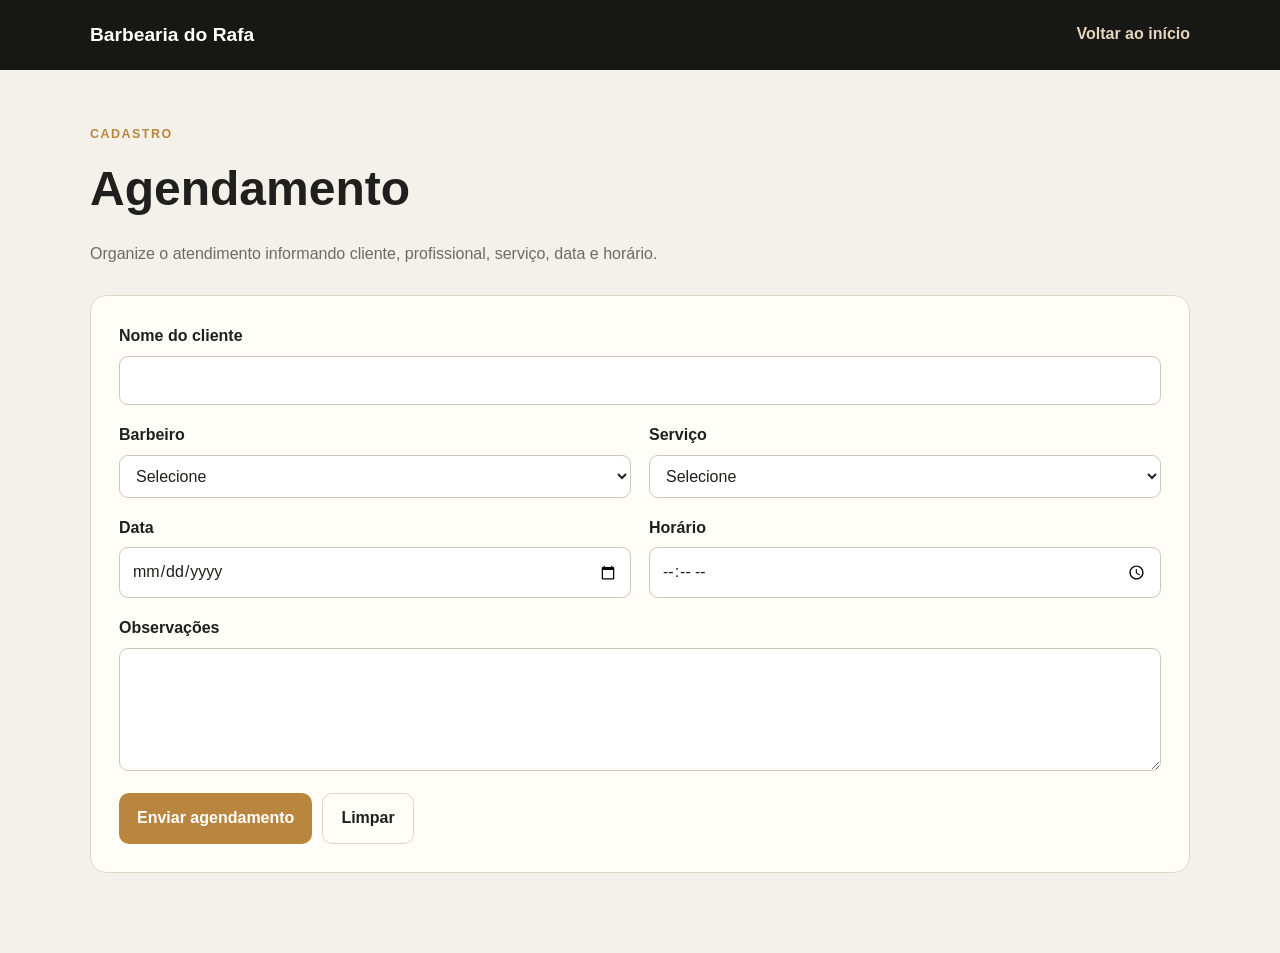
==== agendamentos.html @ 4248557f "chore: iniciar projeto TPI2" ====
<!DOCTYPE html>
<html lang="pt-BR">
<head>
    <meta charset="UTF-8">
    <meta name="viewport" content="width=device-width, initial-scale=1.0">
    <title>Agendamentos | Barbearia do Rafa</title>
    <link rel="stylesheet" href="css/style.css">
</head>
<body>
    <header class="barra-interna">
        <div class="container nav">
            <a class="logo" href="index.html">Barbearia do Rafa</a>
            <a href="index.html">Voltar ao início</a>
        </div>
    </header>

    <main class="container formulario-pagina">
        <div class="titulo-secao">
            <p class="destaque">Cadastro</p>
            <h1>Agendamento</h1>
            <p>Organize o atendimento informando cliente, profissional, serviço, data e horário.</p>
        </div>

        <form class="formulario" data-endpoint="php/agendamentos.php">
            <div class="campo campo-largo">
                <label for="cliente">Nome do cliente</label>
                <input id="cliente" name="cliente" type="text" minlength="3" maxlength="100" required>
            </div>

            <div class="campo">
                <label for="barbeiro">Barbeiro</label>
                <select id="barbeiro" name="barbeiro" required>
                    <option value="">Selecione</option>
                    <option value="Rafael">Rafael</option>
                    <option value="Lucas">Lucas</option>
                    <option value="Matheus">Matheus</option>
                </select>
            </div>

            <div class="campo">
                <label for="servico">Serviço</label>
                <select id="servico" name="servico" required>
                    <option value="">Selecione</option>
                    <option value="Corte">Corte</option>
                    <option value="Barba">Barba</option>
                    <option value="Corte e barba">Corte e barba</option>
                    <option value="Tratamento capilar">Tratamento capilar</option>
                </select>
            </div>

            <div class="campo">
                <label for="data">Data</label>
                <input id="data" name="data" type="date" data-min-today required>
            </div>

            <div class="campo">
                <label for="horario">Horário</label>
                <input id="horario" name="horario" type="time" min="08:00" max="19:00" required>
            </div>

            <div class="campo campo-largo">
                <label for="observacoes">Observações</label>
                <textarea id="observacoes" name="observacoes" rows="4" minlength="3" maxlength="300" required></textarea>
            </div>

            <div class="acoes campo-largo">
                <button class="botao" type="submit">Enviar agendamento</button>
                <button class="botao botao-secundario" type="reset">Limpar</button>
            </div>

            <div class="mensagem campo-largo" role="status" aria-live="polite"></div>
        </form>
    </main>

    <script src="js/app.js"></script>
</body>
</html>
---- css/style.css ----
:root {
    --fundo: #f4f1ea;
    --papel: #fffdf8;
    --texto: #1f1f1d;
    --muted: #6f6b63;
    --escuro: #171715;
    --dourado: #b9863f;
    --borda: #ddd6ca;
    --sucesso: #e7f4e8;
    --erro: #f9e5e5;
}

* {
    box-sizing: border-box;
}

html {
    scroll-behavior: smooth;
}

body {
    margin: 0;
    font-family: Arial, Helvetica, sans-serif;
    background: var(--fundo);
    color: var(--texto);
    line-height: 1.55;
}

a {
    color: inherit;
    text-decoration: none;
}

button,
input,
select,
textarea {
    font: inherit;
}

.container {
    width: min(1100px, calc(100% - 36px));
    margin: 0 auto;
}

.topo {
    background: var(--escuro);
    color: white;
    padding: 22px 0;
}

.topo-conteudo,
.nav {
    display: flex;
    align-items: center;
    justify-content: space-between;
    gap: 24px;
}

.topo h1 {
    margin: 0;
    font-size: clamp(1.45rem, 3vw, 2.1rem);
}

.marca-tag {
    margin: 0 0 4px;
    color: #d8b47c;
    letter-spacing: .15em;
    font-size: .75rem;
    font-weight: 700;
}

.logo {
    font-size: 1.2rem;
    font-weight: 800;
}

.hero {
    padding: 78px 0;
    background: linear-gradient(135deg, #1d1c19, #343029);
    color: white;
}

.hero-grid,
.faixa-grid {
    display: grid;
    grid-template-columns: 1.4fr .8fr;
    gap: 48px;
    align-items: center;
}

.hero h2 {
    font-size: clamp(2.2rem, 5vw, 4.4rem);
    line-height: 1.02;
    margin: 10px 0 22px;
    max-width: 800px;
}

.hero p {
    color: #e6e0d7;
    max-width: 720px;
}

.destaque {
    color: var(--dourado);
    text-transform: uppercase;
    letter-spacing: .12em;
    font-size: .78rem;
    font-weight: 800;
    margin: 0 0 8px;
}

.painel-resumo {
    background: rgba(255, 255, 255, .08);
    border: 1px solid rgba(255, 255, 255, .16);
    border-radius: 18px;
    padding: 30px;
}

.painel-resumo span {
    display: block;
    color: #d8d1c8;
}

.painel-resumo strong {
    display: block;
    font-size: 3rem;
    margin: 4px 0;
    color: #edc58b;
}

.botao {
    display: inline-block;
    border: 0;
    border-radius: 10px;
    background: var(--dourado);
    color: white;
    padding: 12px 18px;
    font-weight: 700;
    cursor: pointer;
}

.botao:hover {
    filter: brightness(.96);
}

.botao:disabled {
    opacity: .65;
    cursor: wait;
}

.botao-claro {
    background: white;
    color: var(--escuro);
}

.botao-secundario {
    background: transparent;
    color: var(--texto);
    border: 1px solid var(--borda);
}

.secao {
    padding: 70px 0;
}

.titulo-secao {
    margin-bottom: 28px;
    max-width: 760px;
}

.titulo-secao h1,
.titulo-secao h2 {
    margin: 4px 0 8px;
    font-size: clamp(2rem, 4vw, 3rem);
}

.titulo-secao p:last-child {
    color: var(--muted);
}

.cards {
    display: grid;
    grid-template-columns: repeat(3, 1fr);
    gap: 18px;
}

.card {
    background: var(--papel);
    border: 1px solid var(--borda);
    border-radius: 14px;
    padding: 24px;
    min-height: 190px;
    transition: transform .2s ease, border-color .2s ease;
}

.card:hover {
    transform: translateY(-3px);
    border-color: var(--dourado);
}

.card h3 {
    margin: 24px 0 8px;
    font-size: 1.25rem;
}

.card p {
    color: var(--muted);
    margin: 0;
}

.numero {
    color: var(--dourado);
    font-weight: 800;
    letter-spacing: .1em;
}

.faixa {
    background: #e9e3d8;
    padding: 56px 0;
}

.faixa p {
    color: var(--muted);
}

.tags {
    display: flex;
    flex-wrap: wrap;
    gap: 10px;
}

.tags span {
    padding: 9px 13px;
    border-radius: 999px;
    background: var(--papel);
    border: 1px solid var(--borda);
    font-weight: 700;
    font-size: .9rem;
}

footer {
    background: var(--escuro);
    color: #cfc9c0;
    padding: 22px 0;
    font-size: .9rem;
}

.barra-interna {
    background: var(--escuro);
    color: white;
    padding: 20px 0;
}

.nav > a:last-child {
    color: #e5d5bd;
    font-weight: 700;
}

.formulario-pagina {
    padding: 55px 0 80px;
}

.formulario {
    display: grid;
    grid-template-columns: 1fr 1fr;
    gap: 18px;
    background: var(--papel);
    border: 1px solid var(--borda);
    border-radius: 16px;
    padding: 28px;
}

.campo {
    display: flex;
    flex-direction: column;
    gap: 7px;
}

.campo-largo {
    grid-column: 1 / -1;
}

label {
    font-weight: 700;
}

input,
select,
textarea {
    width: 100%;
    border: 1px solid #cfc7ba;
    border-radius: 9px;
    padding: 11px 12px;
    background: white;
    color: var(--texto);
}

input:focus,
select:focus,
textarea:focus {
    outline: 2px solid rgba(185, 134, 63, .25);
    border-color: var(--dourado);
}

textarea {
    resize: vertical;
}

.acoes {
    display: flex;
    gap: 10px;
    flex-wrap: wrap;
    margin-top: 4px;
}

.mensagem {
    display: none;
    border-radius: 9px;
    padding: 12px 14px;
    font-weight: 700;
}

.mensagem.sucesso {
    display: block;
    background: var(--sucesso);
    color: #285d31;
}

.mensagem.erro {
    display: block;
    background: var(--erro);
    color: #7d2d2d;
}

@media (max-width: 800px) {
    .hero-grid,
    .faixa-grid {
        grid-template-columns: 1fr;
    }

    .cards {
        grid-template-columns: 1fr 1fr;
    }
}

@media (max-width: 560px) {
    .topo-conteudo,
    .nav {
        align-items: flex-start;
        flex-direction: column;
    }

    .cards,
    .formulario {
        grid-template-columns: 1fr;
    }

    .campo-largo {
        grid-column: auto;
    }

    .hero {
        padding: 54px 0;
    }
}
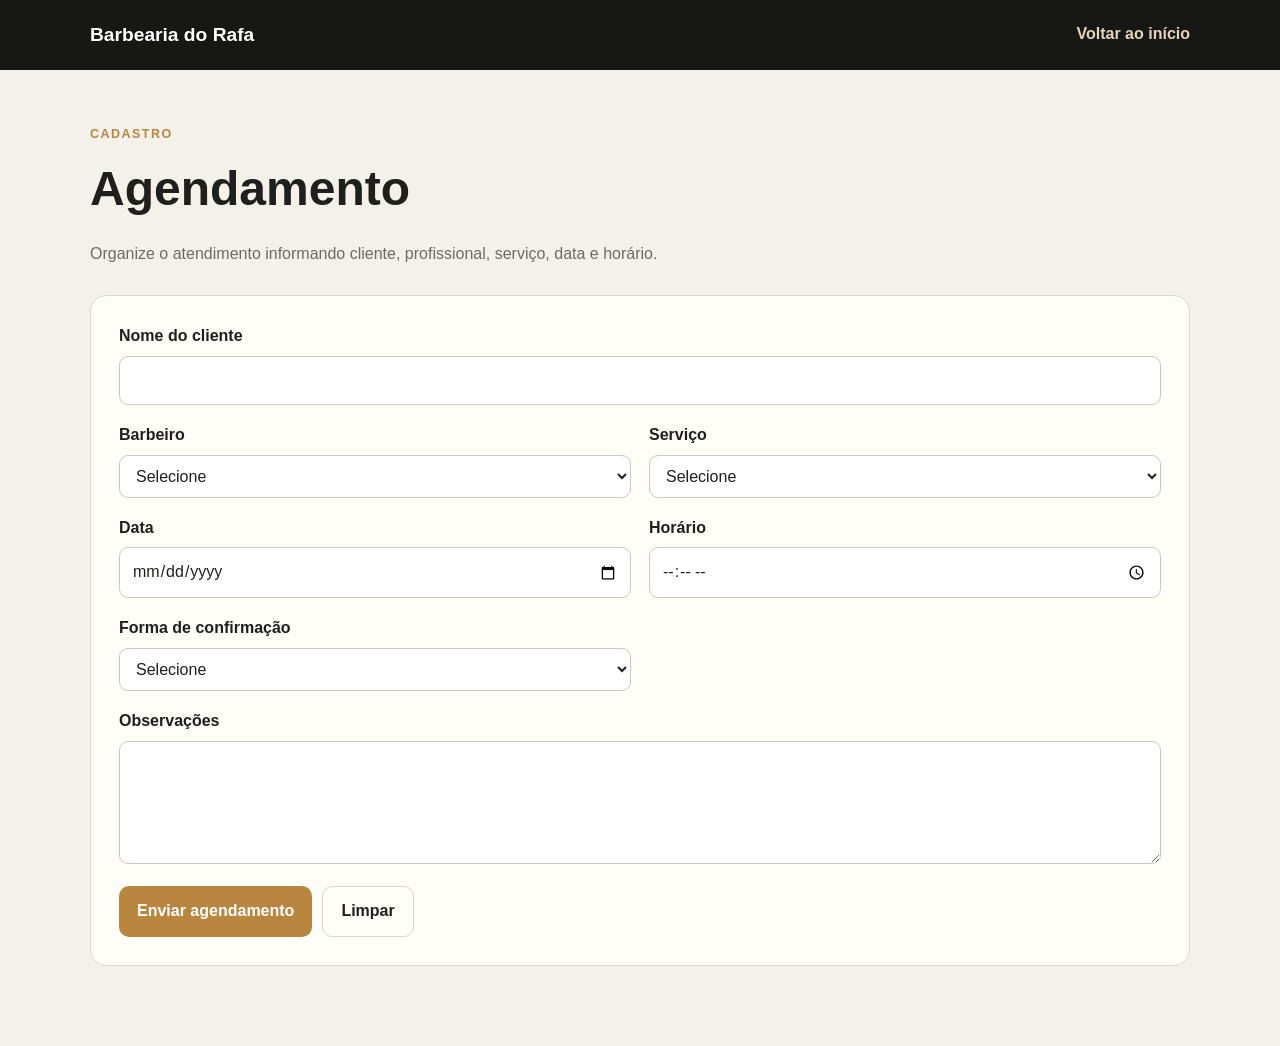
==== commit 7d139437: "feat: adicionar forma de confirmacao ao agendamento" ====
--- a/agendamentos.html
+++ b/agendamentos.html
@@ -22,53 +22,65 @@
         </div>
 
         <form class="formulario" data-endpoint="php/agendamentos.php">
-            <div class="campo campo-largo">
-                <label for="cliente">Nome do cliente</label>
-                <input id="cliente" name="cliente" type="text" minlength="3" maxlength="100" required>
-            </div>
+            <tpi2>
+                <div class="campo campo-largo">
+                    <label for="cliente">Nome do cliente</label>
+                    <input id="cliente" name="cliente" type="text" minlength="3" maxlength="100" required>
+                </div>
 
-            <div class="campo">
-                <label for="barbeiro">Barbeiro</label>
-                <select id="barbeiro" name="barbeiro" required>
-                    <option value="">Selecione</option>
-                    <option value="Rafael">Rafael</option>
-                    <option value="Lucas">Lucas</option>
-                    <option value="Matheus">Matheus</option>
-                </select>
-            </div>
+                <div class="campo">
+                    <label for="barbeiro">Barbeiro</label>
+                    <select id="barbeiro" name="barbeiro" required>
+                        <option value="">Selecione</option>
+                        <option value="Rafael">Rafael</option>
+                        <option value="Lucas">Lucas</option>
+                        <option value="Matheus">Matheus</option>
+                    </select>
+                </div>
 
-            <div class="campo">
-                <label for="servico">Serviço</label>
-                <select id="servico" name="servico" required>
-                    <option value="">Selecione</option>
-                    <option value="Corte">Corte</option>
-                    <option value="Barba">Barba</option>
-                    <option value="Corte e barba">Corte e barba</option>
-                    <option value="Tratamento capilar">Tratamento capilar</option>
-                </select>
-            </div>
+                <div class="campo">
+                    <label for="servico">Serviço</label>
+                    <select id="servico" name="servico" required>
+                        <option value="">Selecione</option>
+                        <option value="Corte">Corte</option>
+                        <option value="Barba">Barba</option>
+                        <option value="Corte e barba">Corte e barba</option>
+                        <option value="Tratamento capilar">Tratamento capilar</option>
+                    </select>
+                </div>
 
-            <div class="campo">
-                <label for="data">Data</label>
-                <input id="data" name="data" type="date" data-min-today required>
-            </div>
+                <div class="campo">
+                    <label for="data">Data</label>
+                    <input id="data" name="data" type="date" data-min-today required>
+                </div>
 
-            <div class="campo">
-                <label for="horario">Horário</label>
-                <input id="horario" name="horario" type="time" min="08:00" max="19:00" required>
-            </div>
+                <div class="campo">
+                    <label for="horario">Horário</label>
+                    <input id="horario" name="horario" type="time" min="08:00" max="19:00" required>
+                </div>
 
-            <div class="campo campo-largo">
-                <label for="observacoes">Observações</label>
-                <textarea id="observacoes" name="observacoes" rows="4" minlength="3" maxlength="300" required></textarea>
-            </div>
+                <div class="campo">
+                    <label for="confirmacao">Forma de confirmação</label>
+                    <select id="confirmacao" name="confirmacao" required>
+                        <option value="">Selecione</option>
+                        <option value="WhatsApp">WhatsApp</option>
+                        <option value="Telefone">Telefone</option>
+                        <option value="E-mail">E-mail</option>
+                    </select>
+                </div>
 
-            <div class="acoes campo-largo">
-                <button class="botao" type="submit">Enviar agendamento</button>
-                <button class="botao botao-secundario" type="reset">Limpar</button>
-            </div>
+                <div class="campo campo-largo">
+                    <label for="observacoes">Observações</label>
+                    <textarea id="observacoes" name="observacoes" rows="4" minlength="3" maxlength="300" required></textarea>
+                </div>
 
-            <div class="mensagem campo-largo" role="status" aria-live="polite"></div>
+                <div class="acoes campo-largo">
+                    <button class="botao" type="submit">Enviar agendamento</button>
+                    <button class="botao botao-secundario" type="reset">Limpar</button>
+                </div>
+
+                <div class="mensagem campo-largo" role="status" aria-live="polite"></div>
+            </tpi2>
         </form>
     </main>
 
--- a/css/style.css
+++ b/css/style.css
@@ -364,3 +364,13 @@
         padding: 54px 0;
     }
 }
+
+
+/* Tags personalizadas solicitadas no trabalho */
+tpi2 {
+    display: contents;
+}
+
+menutpi2 {
+    display: block;
+}
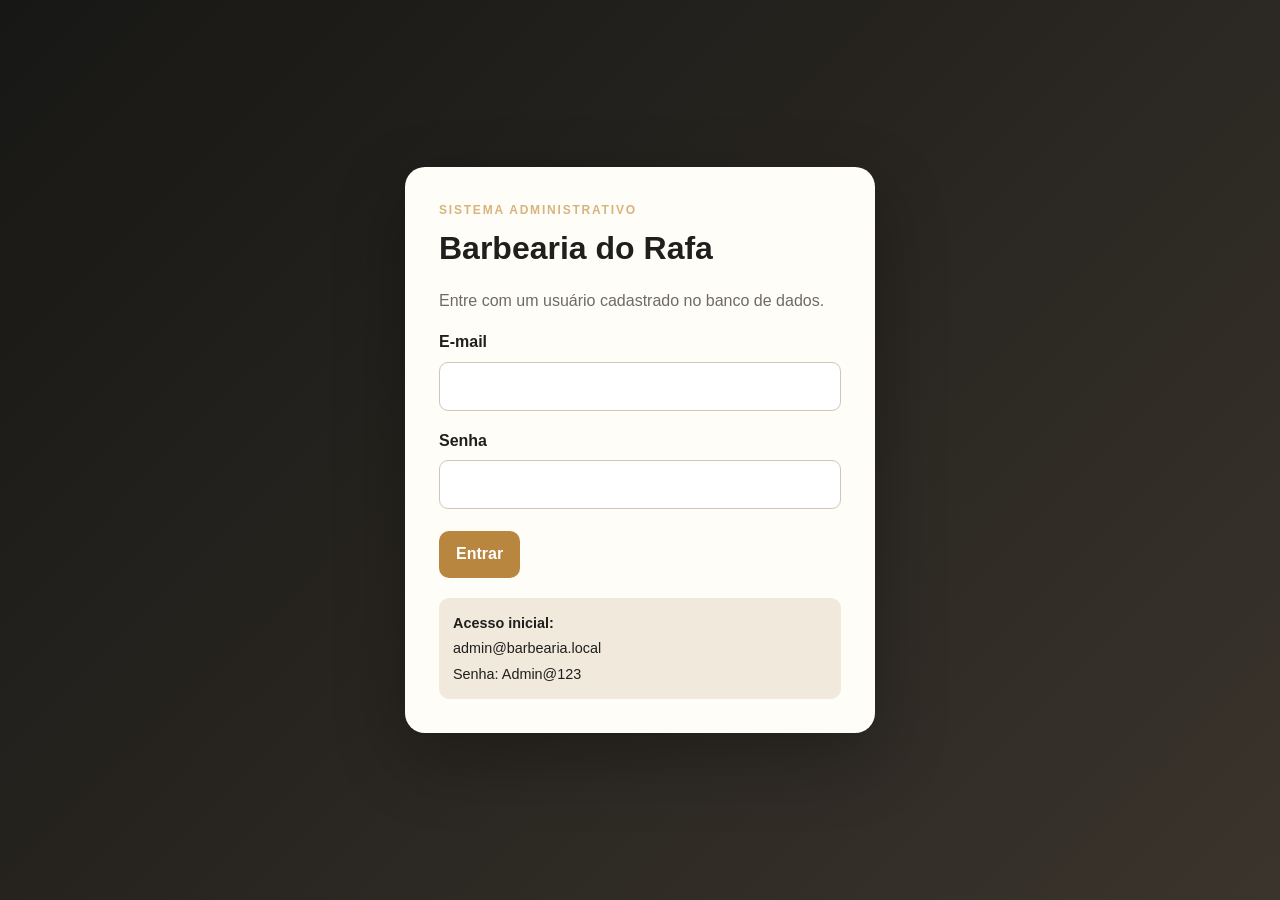
==== commit 491bbc74: "feat: implementar banco de dados e autenticacao" ====
--- a/agendamentos.html
+++ b/agendamentos.html
@@ -1,89 +1,18 @@
 <!DOCTYPE html>
 <html lang="pt-BR">
-<head>
-    <meta charset="UTF-8">
-    <meta name="viewport" content="width=device-width, initial-scale=1.0">
-    <title>Agendamentos | Barbearia do Rafa</title>
-    <link rel="stylesheet" href="css/style.css">
-</head>
-<body>
-    <header class="barra-interna">
-        <div class="container nav">
-            <a class="logo" href="index.html">Barbearia do Rafa</a>
-            <a href="index.html">Voltar ao início</a>
-        </div>
-    </header>
-
-    <main class="container formulario-pagina">
-        <div class="titulo-secao">
-            <p class="destaque">Cadastro</p>
-            <h1>Agendamento</h1>
-            <p>Organize o atendimento informando cliente, profissional, serviço, data e horário.</p>
-        </div>
-
-        <form class="formulario" data-endpoint="php/agendamentos.php">
-            <tpi2>
-                <div class="campo campo-largo">
-                    <label for="cliente">Nome do cliente</label>
-                    <input id="cliente" name="cliente" type="text" minlength="3" maxlength="100" required>
-                </div>
-
-                <div class="campo">
-                    <label for="barbeiro">Barbeiro</label>
-                    <select id="barbeiro" name="barbeiro" required>
-                        <option value="">Selecione</option>
-                        <option value="Rafael">Rafael</option>
-                        <option value="Lucas">Lucas</option>
-                        <option value="Matheus">Matheus</option>
-                    </select>
-                </div>
-
-                <div class="campo">
-                    <label for="servico">Serviço</label>
-                    <select id="servico" name="servico" required>
-                        <option value="">Selecione</option>
-                        <option value="Corte">Corte</option>
-                        <option value="Barba">Barba</option>
-                        <option value="Corte e barba">Corte e barba</option>
-                        <option value="Tratamento capilar">Tratamento capilar</option>
-                    </select>
-                </div>
-
-                <div class="campo">
-                    <label for="data">Data</label>
-                    <input id="data" name="data" type="date" data-min-today required>
-                </div>
-
-                <div class="campo">
-                    <label for="horario">Horário</label>
-                    <input id="horario" name="horario" type="time" min="08:00" max="19:00" required>
-                </div>
-
-                <div class="campo">
-                    <label for="confirmacao">Forma de confirmação</label>
-                    <select id="confirmacao" name="confirmacao" required>
-                        <option value="">Selecione</option>
-                        <option value="WhatsApp">WhatsApp</option>
-                        <option value="Telefone">Telefone</option>
-                        <option value="E-mail">E-mail</option>
-                    </select>
-                </div>
-
-                <div class="campo campo-largo">
-                    <label for="observacoes">Observações</label>
-                    <textarea id="observacoes" name="observacoes" rows="4" minlength="3" maxlength="300" required></textarea>
-                </div>
-
-                <div class="acoes campo-largo">
-                    <button class="botao" type="submit">Enviar agendamento</button>
-                    <button class="botao botao-secundario" type="reset">Limpar</button>
-                </div>
-
-                <div class="mensagem campo-largo" role="status" aria-live="polite"></div>
-            </tpi2>
-        </form>
-    </main>
-
-    <script src="js/app.js"></script>
-</body>
-</html>
+<head><meta charset="UTF-8"><meta name="viewport" content="width=device-width, initial-scale=1.0"><title>Agendamentos | Barbearia do Rafa</title><link rel="stylesheet" href="css/style.css"></head>
+<body data-protected="true" data-module="agendamentos">
+<header class="barra-interna"><div class="container nav"><a class="logo" href="index.html">Barbearia do Rafa</a><div class="nav-acoes"><a href="index.html">Início</a><span data-user-name></span><button class="link-botao" type="button" data-logout>Sair</button></div></div></header>
+<main class="container formulario-pagina"><div class="titulo-secao"><p class="destaque">Cadastro e consulta</p><h1>Agendamentos</h1><p>O cliente, o barbeiro e o serviço são carregados diretamente do banco.</p></div>
+<form class="formulario" data-endpoint="php/agendamentos.php"><input type="hidden" name="id" id="id">
+<div class="campo campo-largo"><label for="cliente_id">Cliente</label><select id="cliente_id" name="cliente_id" data-options="clientes" required><option value="">Carregando...</option></select></div>
+<div class="campo"><label for="barbeiro_id">Barbeiro</label><select id="barbeiro_id" name="barbeiro_id" data-options="barbeiros" required><option value="">Carregando...</option></select></div>
+<div class="campo"><label for="servico_id">Serviço</label><select id="servico_id" name="servico_id" data-options="servicos" required><option value="">Carregando...</option></select></div>
+<div class="campo"><label for="data">Data</label><input id="data" name="data" type="date" data-min-today required></div>
+<div class="campo"><label for="horario">Horário</label><input id="horario" name="horario" type="time" min="08:00" max="19:00" required></div>
+<div class="campo"><label for="confirmacao">Forma de confirmação</label><select id="confirmacao" name="confirmacao" required><option value="">Selecione</option><option>WhatsApp</option><option>Telefone</option><option>E-mail</option></select></div>
+<div class="campo"><label for="status">Status</label><select id="status" name="status" required><option>Agendado</option><option>Confirmado</option><option>Concluído</option><option>Cancelado</option></select></div>
+<div class="campo campo-largo"><label for="observacoes">Observações</label><textarea id="observacoes" name="observacoes" rows="3" minlength="3" maxlength="300" required></textarea></div>
+<div class="acoes campo-largo"><button class="botao" type="submit" data-submit-label>Salvar agendamento</button><button class="botao botao-secundario" type="button" data-cancel-edit>Limpar</button></div><div class="mensagem campo-largo" role="status" aria-live="polite"></div></form>
+<section class="lista-secao"><div class="titulo-lista"><h2>Agendamentos cadastrados</h2><button class="botao botao-secundario" type="button" data-refresh>Atualizar lista</button></div><div class="tabela-wrap"><table><thead><tr><th>Data</th><th>Cliente</th><th>Barbeiro</th><th>Serviço</th><th>Confirmação</th><th>Status</th><th>Ações</th></tr></thead><tbody id="listaRegistros"></tbody></table></div></section>
+</main><script src="js/common.js" defer></script><script src="js/app.js" defer></script></body></html>
--- a/css/style.css
+++ b/css/style.css
@@ -8,369 +8,111 @@
     --borda: #ddd6ca;
     --sucesso: #e7f4e8;
     --erro: #f9e5e5;
+    --info: #eef3f8;
 }
 
-* {
-    box-sizing: border-box;
+* { box-sizing: border-box; }
+html { scroll-behavior: smooth; }
+body { margin: 0; font-family: Arial, Helvetica, sans-serif; background: var(--fundo); color: var(--texto); line-height: 1.55; }
+a { color: inherit; text-decoration: none; }
+button, input, select, textarea { font: inherit; }
+button { border: 0; }
+.container { width: min(1180px, calc(100% - 36px)); margin: 0 auto; }
+
+.topo, .barra-interna { background: var(--escuro); color: white; }
+.topo { padding: 22px 0; }
+.barra-interna { padding: 18px 0; }
+.topo-conteudo, .nav, .usuario-topo, .nav-acoes { display: flex; align-items: center; justify-content: space-between; gap: 18px; }
+.usuario-topo, .nav-acoes { justify-content: flex-end; }
+.topo h1 { margin: 0; font-size: clamp(1.45rem, 3vw, 2.1rem); }
+.marca-tag { margin: 0 0 4px; color: #d8b47c; letter-spacing: .15em; font-size: .75rem; font-weight: 700; }
+.logo { font-size: 1.2rem; font-weight: 800; }
+.nav-acoes a, .nav-acoes span, .link-botao { color: #e5d5bd; font-weight: 700; }
+.link-botao { background: transparent; cursor: pointer; padding: 0; }
+.link-botao:hover, .nav-acoes a:hover { color: white; }
+
+.hero { padding: 76px 0; background: linear-gradient(135deg, #1d1c19, #343029); color: white; }
+.hero-menor { padding: 60px 0; }
+.hero-grid { display: grid; grid-template-columns: 1.4fr .8fr; gap: 48px; align-items: center; }
+.hero h2 { font-size: clamp(2.1rem, 5vw, 4rem); line-height: 1.04; margin: 10px 0 20px; max-width: 820px; }
+.hero p { color: #e6e0d7; max-width: 720px; }
+.destaque { color: var(--dourado); text-transform: uppercase; letter-spacing: .12em; font-size: .78rem; font-weight: 800; margin: 0 0 8px; }
+.painel-resumo { background: rgba(255,255,255,.08); border: 1px solid rgba(255,255,255,.16); border-radius: 18px; padding: 30px; }
+.painel-resumo span { display: block; color: #d8d1c8; }
+.painel-resumo strong { display: block; font-size: 2.15rem; margin: 4px 0; color: #edc58b; }
+
+.botao { display: inline-block; border-radius: 10px; background: var(--dourado); color: white; padding: 11px 17px; font-weight: 700; cursor: pointer; }
+.botao:hover { filter: brightness(.96); }
+.botao:disabled { opacity: .65; cursor: wait; }
+.botao-claro { background: white; color: var(--escuro); }
+.botao-secundario { background: transparent; color: var(--texto); border: 1px solid var(--borda); }
+.botao-perigo { background: #9b3a3a; }
+.botao-pequeno { padding: 7px 10px; font-size: .88rem; }
+
+.secao { padding: 60px 0; }
+.titulo-secao { margin-bottom: 26px; max-width: 780px; }
+.titulo-secao h1, .titulo-secao h2 { margin: 4px 0 8px; font-size: clamp(2rem, 4vw, 3rem); }
+.titulo-secao p:last-child, .texto-muted { color: var(--muted); }
+.cards { display: grid; grid-template-columns: repeat(3, 1fr); gap: 18px; }
+.card { background: var(--papel); border: 1px solid var(--borda); border-radius: 14px; padding: 24px; min-height: 185px; transition: transform .2s ease, border-color .2s ease; }
+.card:hover { transform: translateY(-3px); border-color: var(--dourado); }
+.card h3 { margin: 24px 0 8px; font-size: 1.25rem; }
+.card p { color: var(--muted); margin: 0; }
+.numero { color: var(--dourado); font-weight: 800; letter-spacing: .1em; }
+
+.metricas { display: grid; grid-template-columns: repeat(3, 1fr); gap: 14px; }
+.metrica { background: var(--papel); border: 1px solid var(--borda); border-radius: 13px; padding: 20px; }
+.metrica span { color: var(--muted); font-weight: 700; }
+.metrica strong { display: block; font-size: 2.15rem; margin-top: 4px; }
+
+.formulario-pagina { padding: 48px 0 78px; }
+.formulario { display: grid; grid-template-columns: 1fr 1fr; gap: 18px; background: var(--papel); border: 1px solid var(--borda); border-radius: 16px; padding: 28px; }
+.formulario-login { grid-template-columns: 1fr; box-shadow: none; padding: 0; border: 0; background: transparent; }
+.campo { display: flex; flex-direction: column; gap: 7px; }
+.campo-largo { grid-column: 1 / -1; }
+label { font-weight: 700; }
+small { color: var(--muted); }
+input, select, textarea { width: 100%; border: 1px solid #cfc7ba; border-radius: 9px; padding: 11px 12px; background: white; color: var(--texto); }
+input:focus, select:focus, textarea:focus { outline: 2px solid rgba(185,134,63,.25); border-color: var(--dourado); }
+textarea { resize: vertical; }
+.acoes { display: flex; gap: 10px; flex-wrap: wrap; margin-top: 4px; }
+.mensagem { display: none; border-radius: 9px; padding: 12px 14px; font-weight: 700; }
+.mensagem.sucesso { display: block; background: var(--sucesso); color: #285d31; }
+.mensagem.erro { display: block; background: var(--erro); color: #7d2d2d; }
+.mensagem.info { display: block; background: var(--info); color: #36516c; }
+
+.lista-secao { margin-top: 38px; }
+.titulo-lista { display: flex; justify-content: space-between; align-items: center; gap: 16px; margin-bottom: 14px; }
+.titulo-lista h2 { margin: 0; }
+.tabela-wrap { overflow-x: auto; background: var(--papel); border: 1px solid var(--borda); border-radius: 14px; }
+table { width: 100%; border-collapse: collapse; min-width: 760px; }
+th, td { padding: 13px 14px; text-align: left; border-bottom: 1px solid var(--borda); vertical-align: middle; }
+th { background: #eee7db; font-size: .9rem; }
+tbody tr:last-child td { border-bottom: 0; }
+.acoes-tabela { display: flex; gap: 7px; flex-wrap: wrap; }
+.vazio { color: var(--muted); text-align: center; padding: 28px; }
+.status { display: inline-flex; align-items: center; border-radius: 999px; padding: 4px 9px; font-size: .8rem; font-weight: 800; background: #ece7de; }
+.status.ativo, .status.confirmado, .status.concluido { background: #e4f1e6; color: #24572d; }
+.status.inativo, .status.cancelado { background: #f4e2e2; color: #7b2d2d; }
+.status.agendado { background: #fff1cf; color: #795816; }
+
+.pagina-login { min-height: 100vh; background: linear-gradient(135deg, #171715, #3a342c); display: grid; place-items: center; padding: 28px; }
+.login-wrapper { width: min(470px, 100%); }
+.login-card { background: var(--papel); border-radius: 20px; padding: 34px; box-shadow: 0 25px 70px rgba(0,0,0,.28); }
+.login-card h1 { margin: 2px 0 4px; font-size: 2rem; }
+.credencial-demo { margin-top: 20px; padding: 14px; border-radius: 10px; background: #f0e9dc; display: grid; gap: 3px; font-size: .9rem; }
+
+footer { background: var(--escuro); color: #cfc9c0; padding: 22px 0; font-size: .9rem; }
+
+@media (max-width: 900px) {
+    .hero-grid { grid-template-columns: 1fr; }
+    .cards, .metricas { grid-template-columns: 1fr 1fr; }
 }
-
-html {
-    scroll-behavior: smooth;
+@media (max-width: 620px) {
+    .topo-conteudo, .nav { align-items: flex-start; flex-direction: column; }
+    .usuario-topo, .nav-acoes { width: 100%; justify-content: flex-start; flex-wrap: wrap; }
+    .cards, .metricas, .formulario { grid-template-columns: 1fr; }
+    .campo-largo { grid-column: auto; }
+    .hero { padding: 48px 0; }
+    .titulo-lista { align-items: flex-start; flex-direction: column; }
 }
-
-body {
-    margin: 0;
-    font-family: Arial, Helvetica, sans-serif;
-    background: var(--fundo);
-    color: var(--texto);
-    line-height: 1.55;
-}
-
-a {
-    color: inherit;
-    text-decoration: none;
-}
-
-button,
-input,
-select,
-textarea {
-    font: inherit;
-}
-
-.container {
-    width: min(1100px, calc(100% - 36px));
-    margin: 0 auto;
-}
-
-.topo {
-    background: var(--escuro);
-    color: white;
-    padding: 22px 0;
-}
-
-.topo-conteudo,
-.nav {
-    display: flex;
-    align-items: center;
-    justify-content: space-between;
-    gap: 24px;
-}
-
-.topo h1 {
-    margin: 0;
-    font-size: clamp(1.45rem, 3vw, 2.1rem);
-}
-
-.marca-tag {
-    margin: 0 0 4px;
-    color: #d8b47c;
-    letter-spacing: .15em;
-    font-size: .75rem;
-    font-weight: 700;
-}
-
-.logo {
-    font-size: 1.2rem;
-    font-weight: 800;
-}
-
-.hero {
-    padding: 78px 0;
-    background: linear-gradient(135deg, #1d1c19, #343029);
-    color: white;
-}
-
-.hero-grid,
-.faixa-grid {
-    display: grid;
-    grid-template-columns: 1.4fr .8fr;
-    gap: 48px;
-    align-items: center;
-}
-
-.hero h2 {
-    font-size: clamp(2.2rem, 5vw, 4.4rem);
-    line-height: 1.02;
-    margin: 10px 0 22px;
-    max-width: 800px;
-}
-
-.hero p {
-    color: #e6e0d7;
-    max-width: 720px;
-}
-
-.destaque {
-    color: var(--dourado);
-    text-transform: uppercase;
-    letter-spacing: .12em;
-    font-size: .78rem;
-    font-weight: 800;
-    margin: 0 0 8px;
-}
-
-.painel-resumo {
-    background: rgba(255, 255, 255, .08);
-    border: 1px solid rgba(255, 255, 255, .16);
-    border-radius: 18px;
-    padding: 30px;
-}
-
-.painel-resumo span {
-    display: block;
-    color: #d8d1c8;
-}
-
-.painel-resumo strong {
-    display: block;
-    font-size: 3rem;
-    margin: 4px 0;
-    color: #edc58b;
-}
-
-.botao {
-    display: inline-block;
-    border: 0;
-    border-radius: 10px;
-    background: var(--dourado);
-    color: white;
-    padding: 12px 18px;
-    font-weight: 700;
-    cursor: pointer;
-}
-
-.botao:hover {
-    filter: brightness(.96);
-}
-
-.botao:disabled {
-    opacity: .65;
-    cursor: wait;
-}
-
-.botao-claro {
-    background: white;
-    color: var(--escuro);
-}
-
-.botao-secundario {
-    background: transparent;
-    color: var(--texto);
-    border: 1px solid var(--borda);
-}
-
-.secao {
-    padding: 70px 0;
-}
-
-.titulo-secao {
-    margin-bottom: 28px;
-    max-width: 760px;
-}
-
-.titulo-secao h1,
-.titulo-secao h2 {
-    margin: 4px 0 8px;
-    font-size: clamp(2rem, 4vw, 3rem);
-}
-
-.titulo-secao p:last-child {
-    color: var(--muted);
-}
-
-.cards {
-    display: grid;
-    grid-template-columns: repeat(3, 1fr);
-    gap: 18px;
-}
-
-.card {
-    background: var(--papel);
-    border: 1px solid var(--borda);
-    border-radius: 14px;
-    padding: 24px;
-    min-height: 190px;
-    transition: transform .2s ease, border-color .2s ease;
-}
-
-.card:hover {
-    transform: translateY(-3px);
-    border-color: var(--dourado);
-}
-
-.card h3 {
-    margin: 24px 0 8px;
-    font-size: 1.25rem;
-}
-
-.card p {
-    color: var(--muted);
-    margin: 0;
-}
-
-.numero {
-    color: var(--dourado);
-    font-weight: 800;
-    letter-spacing: .1em;
-}
-
-.faixa {
-    background: #e9e3d8;
-    padding: 56px 0;
-}
-
-.faixa p {
-    color: var(--muted);
-}
-
-.tags {
-    display: flex;
-    flex-wrap: wrap;
-    gap: 10px;
-}
-
-.tags span {
-    padding: 9px 13px;
-    border-radius: 999px;
-    background: var(--papel);
-    border: 1px solid var(--borda);
-    font-weight: 700;
-    font-size: .9rem;
-}
-
-footer {
-    background: var(--escuro);
-    color: #cfc9c0;
-    padding: 22px 0;
-    font-size: .9rem;
-}
-
-.barra-interna {
-    background: var(--escuro);
-    color: white;
-    padding: 20px 0;
-}
-
-.nav > a:last-child {
-    color: #e5d5bd;
-    font-weight: 700;
-}
-
-.formulario-pagina {
-    padding: 55px 0 80px;
-}
-
-.formulario {
-    display: grid;
-    grid-template-columns: 1fr 1fr;
-    gap: 18px;
-    background: var(--papel);
-    border: 1px solid var(--borda);
-    border-radius: 16px;
-    padding: 28px;
-}
-
-.campo {
-    display: flex;
-    flex-direction: column;
-    gap: 7px;
-}
-
-.campo-largo {
-    grid-column: 1 / -1;
-}
-
-label {
-    font-weight: 700;
-}
-
-input,
-select,
-textarea {
-    width: 100%;
-    border: 1px solid #cfc7ba;
-    border-radius: 9px;
-    padding: 11px 12px;
-    background: white;
-    color: var(--texto);
-}
-
-input:focus,
-select:focus,
-textarea:focus {
-    outline: 2px solid rgba(185, 134, 63, .25);
-    border-color: var(--dourado);
-}
-
-textarea {
-    resize: vertical;
-}
-
-.acoes {
-    display: flex;
-    gap: 10px;
-    flex-wrap: wrap;
-    margin-top: 4px;
-}
-
-.mensagem {
-    display: none;
-    border-radius: 9px;
-    padding: 12px 14px;
-    font-weight: 700;
-}
-
-.mensagem.sucesso {
-    display: block;
-    background: var(--sucesso);
-    color: #285d31;
-}
-
-.mensagem.erro {
-    display: block;
-    background: var(--erro);
-    color: #7d2d2d;
-}
-
-@media (max-width: 800px) {
-    .hero-grid,
-    .faixa-grid {
-        grid-template-columns: 1fr;
-    }
-
-    .cards {
-        grid-template-columns: 1fr 1fr;
-    }
-}
-
-@media (max-width: 560px) {
-    .topo-conteudo,
-    .nav {
-        align-items: flex-start;
-        flex-direction: column;
-    }
-
-    .cards,
-    .formulario {
-        grid-template-columns: 1fr;
-    }
-
-    .campo-largo {
-        grid-column: auto;
-    }
-
-    .hero {
-        padding: 54px 0;
-    }
-}
-
-
-/* Tags personalizadas solicitadas no trabalho */
-tpi2 {
-    display: contents;
-}
-
-menutpi2 {
-    display: block;
-}
